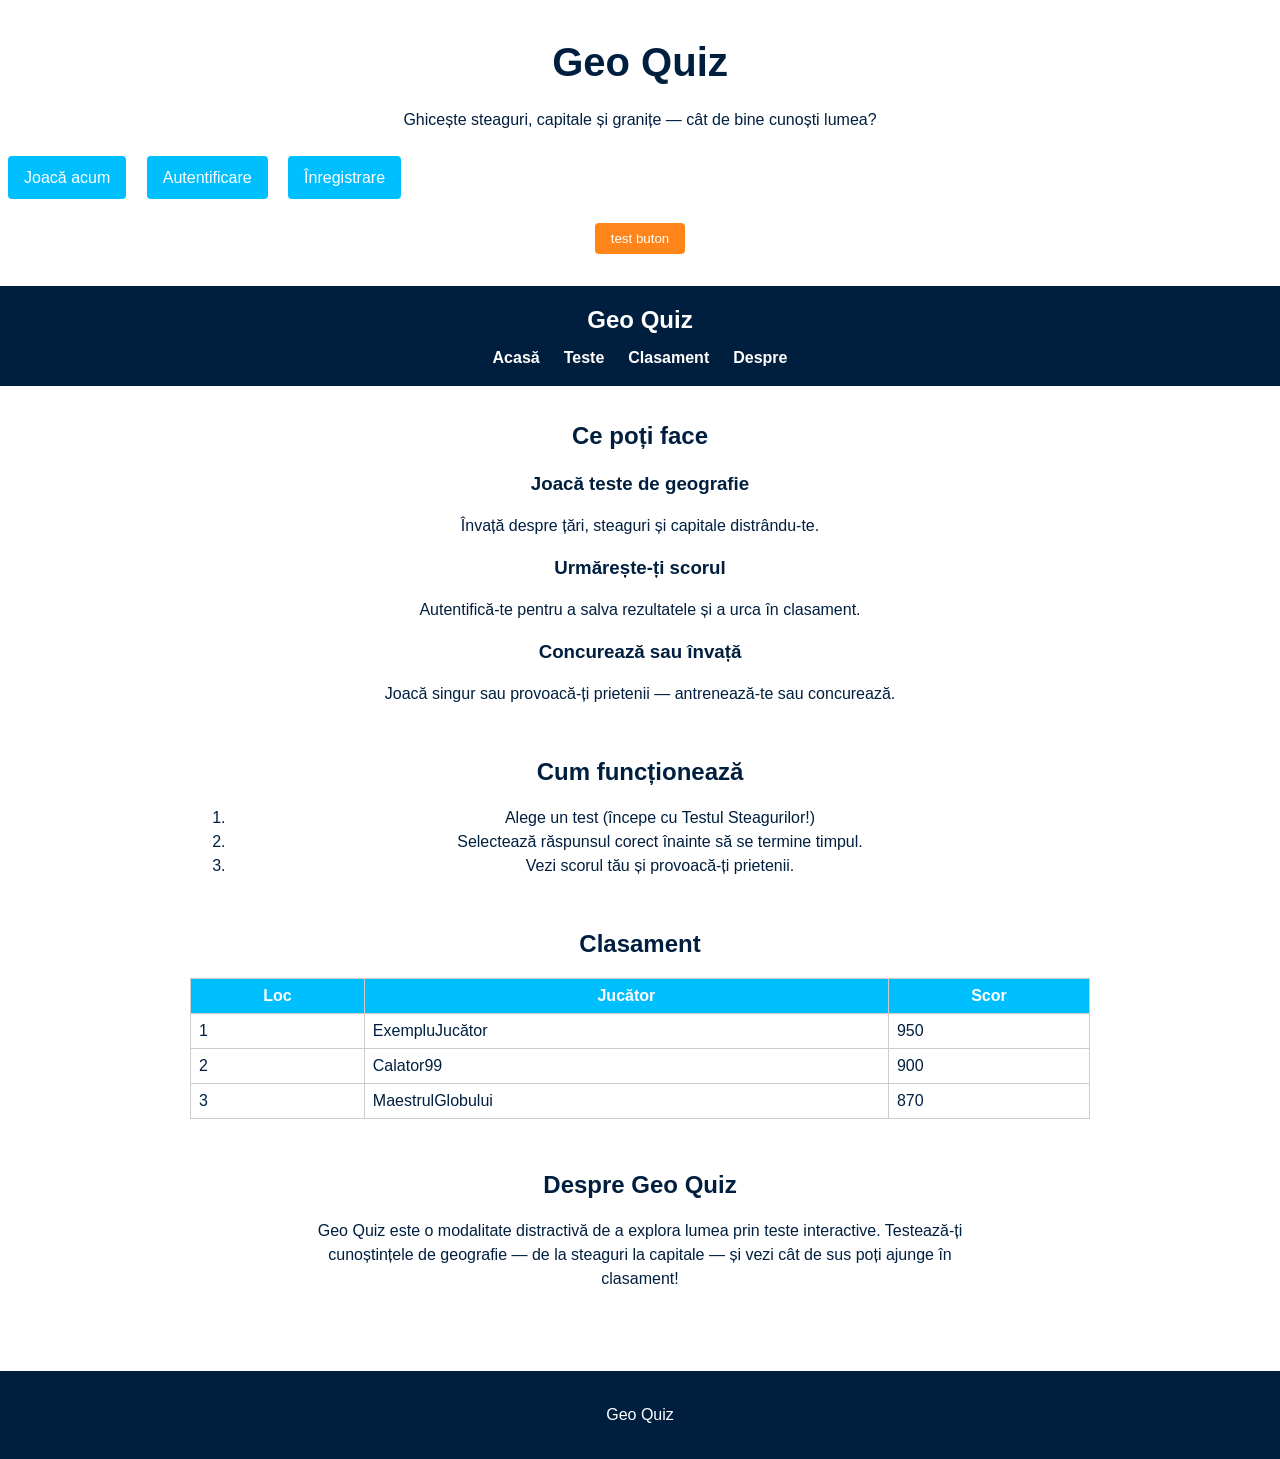
==== Pages/Index.html @ 39736b3b "Added new map pages and rename the Main.html to Index.html, changed all references to Main.html" ====
<html lang="ro">
<head>
  <meta charset="utf-8">
  <meta name="viewport" content="width=device-width, initial-scale=1">
  <link rel="stylesheet" href="/styles/style.css">
  <title>Geo Quiz</title>
</head>
<body>

      <h1>Geo Quiz</h1>
      <p>Ghicește steaguri, capitale și granițe — cât de bine cunoști lumea?</p>
      <div>
        <a href="teste.html">Joacă acum</a>
        <a href="login.html">Autentificare</a>
        <a href="signup.html">Înregistrare</a>
      </div>
      <button>test buton</button>

  <header>
    <h2>Geo Quiz</h2>
    <nav>
      <ul>
        <li><a href="Index.html">Acasă</a></li>
        <li><a href="teste.html">Teste</a></li>
        <li><a href="clasament.html">Clasament</a></li>
        <li><a href="despre.html">Despre</a></li>
      </ul>
    </nav>
  </header>

  <main>

    <section>
      <h2>Ce poți face</h2>
      <div>
        <div>
          <h3>Joacă teste de geografie</h3>
          <p>Învață despre țări, steaguri și capitale distrându-te.</p>
        </div>

        <div>
          <h3>Urmărește-ți scorul</h3>
          <p>Autentifică-te pentru a salva rezultatele și a urca în clasament.</p>
        </div>

        <div>
          <h3>Concurează sau învață</h3>
          <p>Joacă singur sau provoacă-ți prietenii — antrenează-te sau concurează.</p>
        </div>
      </div>
    </section>

    <section>
      <h2>Cum funcționează</h2>
      <ol>
        <li>Alege un test (începe cu Testul Steagurilor!)</li>
        <li>Selectează răspunsul corect înainte să se termine timpul.</li>
        <li>Vezi scorul tău și provoacă-ți prietenii.</li>
      </ol>
    </section>

    <section>
      <h2>Clasament</h2>
      <table>
        <thead>
          <tr>
            <th>Loc</th>
            <th>Jucător</th>
            <th>Scor</th>
          </tr>
        </thead>
        <tbody>
          <tr><td>1</td><td>ExempluJucător</td><td>950</td></tr>
          <tr><td>2</td><td>Calator99</td><td>900</td></tr>
          <tr><td>3</td><td>MaestrulGlobului</td><td>870</td></tr>
        </tbody>
      </table>
    </section>

    <section>
      <h2>Despre Geo Quiz</h2>
      <p>Geo Quiz este o modalitate distractivă de a explora lumea prin teste interactive. Testează-ți cunoștințele de geografie — de la steaguri la capitale — și vezi cât de sus poți ajunge în clasament!</p>
    </section>

  </main>

  <footer>
    <p>Geo Quiz</p>
  </footer>

</body>
</html>
---- styles/style.css ----
body, h1, h2, h3, p, ul {
  margin: 0;
  padding: 0;
}

body {
  font-family: Arial, sans-serif;
  background-color: #ffffff;
  color: #001f3f;
  line-height: 1.5;
}

a {
  text-decoration: none;
  color: #00bfff;
}

a:hover {
  color: #ff851b;
}

h1 {
  text-align: center;
  font-size: 2.5rem;
  color: #001f3f;
  margin-top: 2rem;
}

p {
  text-align: center;
  margin: 1rem auto;
  max-width: 700px;
}

div a {
  display: inline-block;
  margin: 0.5rem;
  padding: 0.6rem 1rem;
  background-color: #00bfff;
  color: white;
  border-radius: 4px;
  transition: 0.3s;
}

div a:hover {
  background-color: #0095d9;
}

button {
  display: block;
  margin: 1rem auto;
  padding: 0.5rem 1rem;
  background-color: #ff851b;
  color: white;
  border: none;
  border-radius: 4px;
  cursor: pointer;
}

button:hover {
  background-color: #e07000;
}

header {
  background-color: #001f3f;
  color: white;
  padding: 1rem 0;
  text-align: center;
  margin-top: 2rem;
}

header h2 {
  margin-bottom: 0.5rem;
}

nav ul {
  list-style: none;
  display: flex;
  justify-content: center;
  gap: 1.5rem;
}

nav a {
  color: white;
  font-weight: bold;
}

nav a:hover {
  color: #00bfff;
}

main {
  padding: 2rem;
  max-width: 900px;
  margin: auto;
}

section {
  margin-bottom: 3rem;
  text-align: center;
}

section h2 {
  color: #001f3f;
  margin-bottom: 1rem;
}

section div {
  margin-top: 1rem;
}

table {
  width: 100%;
  border-collapse: collapse;
  margin-top: 1rem;
}

th, td {
  border: 1px solid #ccc;
  padding: 0.5rem;
}

th {
  background-color: #00bfff;
  color: white;
}

footer {
  background-color: #001f3f;
  color: white;
  text-align: center;
  padding: 1rem;
}
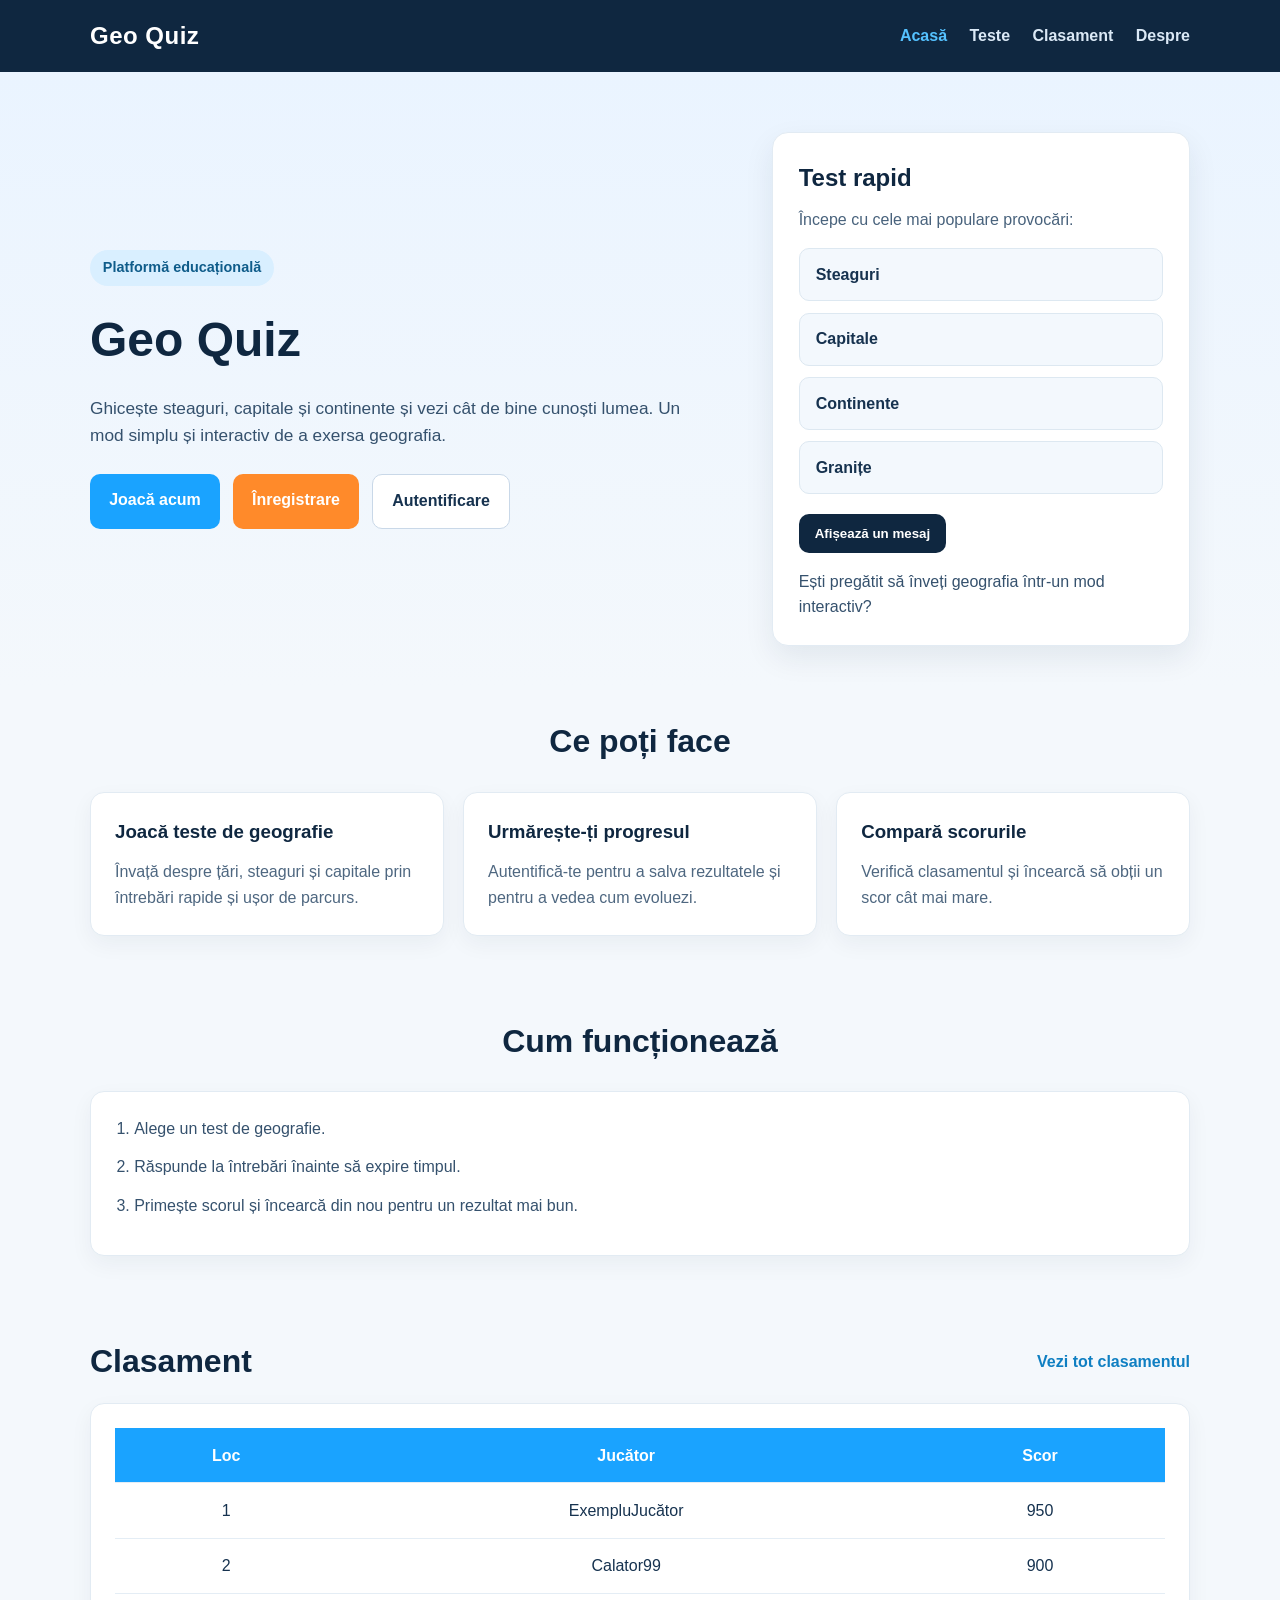
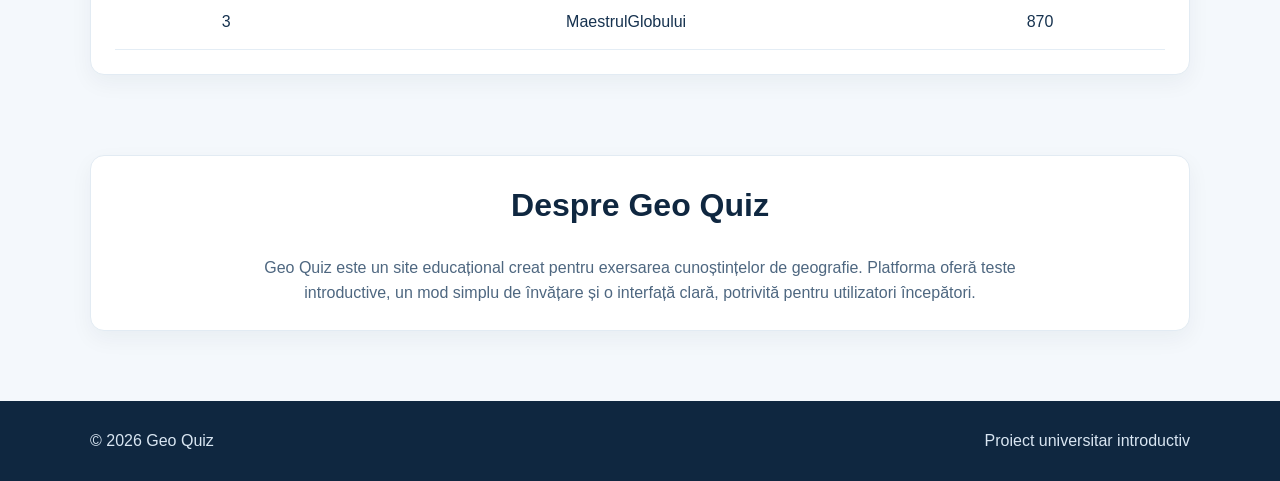
==== commit 40c77248: "Laboratorul 4" ====
--- a/Pages/Index.html
+++ b/Pages/Index.html
@@ -1,92 +1,159 @@
+<!DOCTYPE html>
 <html lang="ro">
 <head>
   <meta charset="utf-8">
   <meta name="viewport" content="width=device-width, initial-scale=1">
-  <link rel="stylesheet" href="/styles/style.css">
   <title>Geo Quiz</title>
+  <link rel="stylesheet" href="../styles/style.css">
 </head>
 <body>
 
-      <h1>Geo Quiz</h1>
-      <p>Ghicește steaguri, capitale și granițe — cât de bine cunoști lumea?</p>
-      <div>
-        <a href="teste.html">Joacă acum</a>
-        <a href="login.html">Autentificare</a>
-        <a href="signup.html">Înregistrare</a>
-      </div>
-      <button>test buton</button>
+  <header class="topbar">
+    <div class="container topbar-content">
+      <a href="Index.html" class="logo">Geo Quiz</a>
 
-  <header>
-    <h2>Geo Quiz</h2>
-    <nav>
-      <ul>
-        <li><a href="Index.html">Acasă</a></li>
-        <li><a href="teste.html">Teste</a></li>
-        <li><a href="clasament.html">Clasament</a></li>
-        <li><a href="despre.html">Despre</a></li>
-      </ul>
-    </nav>
+      <nav class="nav">
+        <ul>
+          <li><a href="Index.html" class="active">Acasă</a></li>
+          <li><a href="teste.html">Teste</a></li>
+          <li><a href="clasament.html">Clasament</a></li>
+          <li><a href="despre.html">Despre</a></li>
+        </ul>
+      </nav>
+    </div>
   </header>
 
   <main>
+    <section class="hero">
+      <div class="container hero-content">
+        <div class="hero-text">
+          <span class="badge">Platformă educațională</span>
+          <h1>Geo Quiz</h1>
+          <p>
+            Ghicește steaguri, capitale și continente și vezi cât de bine cunoști lumea.
+            Un mod simplu și interactiv de a exersa geografia.
+          </p>
 
-    <section>
-      <h2>Ce poți face</h2>
-      <div>
-        <div>
-          <h3>Joacă teste de geografie</h3>
-          <p>Învață despre țări, steaguri și capitale distrându-te.</p>
+          <div class="hero-buttons">
+            <a href="teste.html" class="btn btn-primary">Joacă acum</a>
+            <a href="signup.html" class="btn btn-secondary">Înregistrare</a>
+            <a href="login.html" class="btn btn-light">Autentificare</a>
+          </div>
         </div>
 
-        <div>
-          <h3>Urmărește-ți scorul</h3>
-          <p>Autentifică-te pentru a salva rezultatele și a urca în clasament.</p>
-        </div>
+        <div class="hero-card">
+          <h2>Test rapid</h2>
+          <p class="hero-card-text">Începe cu cele mai populare provocări:</p>
 
-        <div>
-          <h3>Concurează sau învață</h3>
-          <p>Joacă singur sau provoacă-ți prietenii — antrenează-te sau concurează.</p>
+          <ul class="hero-list">
+            <li>Steaguri</li>
+            <li>Capitale</li>
+            <li>Continente</li>
+            <li>Granițe</li>
+          </ul>
+
+          <button id="schimbaTextul" class="mini-btn">Afișează un mesaj</button>
+          <p id="mesaj" class="mesaj">Ești pregătit să înveți geografia într-un mod interactiv?</p>
         </div>
       </div>
     </section>
 
-    <section>
-      <h2>Cum funcționează</h2>
-      <ol>
-        <li>Alege un test (începe cu Testul Steagurilor!)</li>
-        <li>Selectează răspunsul corect înainte să se termine timpul.</li>
-        <li>Vezi scorul tău și provoacă-ți prietenii.</li>
-      </ol>
+    <section class="features">
+      <div class="container">
+        <h2 class="section-title">Ce poți face</h2>
+
+        <div class="cards">
+          <article class="card">
+            <h3>Joacă teste de geografie</h3>
+            <p>Învață despre țări, steaguri și capitale prin întrebări rapide și ușor de parcurs.</p>
+          </article>
+
+          <article class="card">
+            <h3>Urmărește-ți progresul</h3>
+            <p>Autentifică-te pentru a salva rezultatele și pentru a vedea cum evoluezi.</p>
+          </article>
+
+          <article class="card">
+            <h3>Compară scorurile</h3>
+            <p>Verifică clasamentul și încearcă să obții un scor cât mai mare.</p>
+          </article>
+        </div>
+      </div>
     </section>
 
-    <section>
-      <h2>Clasament</h2>
-      <table>
-        <thead>
-          <tr>
-            <th>Loc</th>
-            <th>Jucător</th>
-            <th>Scor</th>
-          </tr>
-        </thead>
-        <tbody>
-          <tr><td>1</td><td>ExempluJucător</td><td>950</td></tr>
-          <tr><td>2</td><td>Calator99</td><td>900</td></tr>
-          <tr><td>3</td><td>MaestrulGlobului</td><td>870</td></tr>
-        </tbody>
-      </table>
+    <section class="steps">
+      <div class="container">
+        <h2 class="section-title">Cum funcționează</h2>
+
+        <div class="steps-box">
+          <ol>
+            <li>Alege un test de geografie.</li>
+            <li>Răspunde la întrebări înainte să expire timpul.</li>
+            <li>Primește scorul și încearcă din nou pentru un rezultat mai bun.</li>
+          </ol>
+        </div>
+      </div>
     </section>
 
-    <section>
-      <h2>Despre Geo Quiz</h2>
-      <p>Geo Quiz este o modalitate distractivă de a explora lumea prin teste interactive. Testează-ți cunoștințele de geografie — de la steaguri la capitale — și vezi cât de sus poți ajunge în clasament!</p>
+    <section class="preview-ranking">
+      <div class="container">
+        <div class="section-head">
+          <h2 class="section-title">Clasament</h2>
+          <a href="clasament.html" class="section-link">Vezi tot clasamentul</a>
+        </div>
+
+        <div class="table-box">
+          <table>
+            <thead>
+              <tr>
+                <th>Loc</th>
+                <th>Jucător</th>
+                <th>Scor</th>
+              </tr>
+            </thead>
+            <tbody>
+              <tr>
+                <td>1</td>
+                <td>ExempluJucător</td>
+                <td>950</td>
+              </tr>
+              <tr>
+                <td>2</td>
+                <td>Calator99</td>
+                <td>900</td>
+              </tr>
+              <tr>
+                <td>3</td>
+                <td>MaestrulGlobului</td>
+                <td>870</td>
+              </tr>
+            </tbody>
+          </table>
+        </div>
+      </div>
     </section>
 
+    <section class="about-preview">
+      <div class="container">
+        <div class="about-box">
+          <h2 class="section-title">Despre Geo Quiz</h2>
+          <p>
+            Geo Quiz este un site educațional creat pentru exersarea cunoștințelor de geografie.
+            Platforma oferă teste introductive, un mod simplu de învățare și o interfață clară,
+            potrivită pentru utilizatori începători.
+          </p>
+        </div>
+      </div>
+    </section>
   </main>
 
-  <footer>
-    <p>Geo Quiz</p>
+  <footer class="footer">
+    <div class="container footer-content">
+      <p>© <span id="anCurent"></span> Geo Quiz</p>
+      <p>Proiect universitar introductiv</p>
+    </div>
   </footer>
 
+  <script src="../Js/Index.js"></script>
 </body>
 </html>
--- a/styles/style.css
+++ b/styles/style.css
@@ -1,133 +1,368 @@
-body, h1, h2, h3, p, ul {
+* {
   margin: 0;
   padding: 0;
+  box-sizing: border-box;
 }
 
 body {
   font-family: Arial, sans-serif;
-  background-color: #ffffff;
-  color: #001f3f;
-  line-height: 1.5;
+  background: #f4f8fc;
+  color: #16324f;
+  line-height: 1.6;
 }
 
 a {
   text-decoration: none;
-  color: #00bfff;
-}
-
-a:hover {
-  color: #ff851b;
-}
-
-h1 {
+}
+
+ul {
+  list-style: none;
+}
+
+ol {
+  padding-left: 1.2rem;
+}
+
+.container {
+  width: 90%;
+  max-width: 1100px;
+  margin: 0 auto;
+}
+
+.topbar {
+  background: #0f2740;
+  box-shadow: 0 2px 8px rgba(0, 0, 0, 0.08);
+}
+
+.topbar-content {
+  min-height: 72px;
+  display: flex;
+  align-items: center;
+  justify-content: space-between;
+  gap: 1rem;
+}
+
+.logo {
+  font-size: 1.5rem;
+  font-weight: bold;
+  color: #ffffff;
+  letter-spacing: 0.5px;
+}
+
+.nav ul {
+  display: flex;
+  gap: 1.4rem;
+  flex-wrap: wrap;
+}
+
+.nav a {
+  color: #dbe9f6;
+  font-weight: bold;
+  transition: 0.2s;
+}
+
+.nav a:hover,
+.nav a.active {
+  color: #55c2ff;
+}
+
+.hero {
+  padding: 60px 0 40px;
+  background: linear-gradient(180deg, #eaf4ff 0%, #f4f8fc 100%);
+}
+
+.hero-content {
+  display: grid;
+  grid-template-columns: 1.4fr 0.9fr;
+  gap: 2rem;
+  align-items: center;
+}
+
+.badge {
+  display: inline-block;
+  margin-bottom: 1rem;
+  padding: 0.4rem 0.8rem;
+  background: #d9efff;
+  color: #0f5c8a;
+  border-radius: 999px;
+  font-size: 0.9rem;
+  font-weight: bold;
+}
+
+.hero-text h1 {
+  font-size: 3rem;
+  color: #0f2740;
+  margin-bottom: 1rem;
+}
+
+.hero-text p {
+  font-size: 1.08rem;
+  max-width: 620px;
+  color: #35516d;
+  margin-bottom: 1.5rem;
+}
+
+.hero-buttons {
+  display: flex;
+  flex-wrap: wrap;
+  gap: 0.8rem;
+}
+
+.btn {
+  display: inline-block;
+  padding: 0.85rem 1.2rem;
+  border-radius: 10px;
+  font-weight: bold;
+  transition: 0.25s;
+}
+
+.btn-primary {
+  background: #1aa3ff;
+  color: #ffffff;
+}
+
+.btn-primary:hover {
+  background: #008ae6;
+}
+
+.btn-secondary {
+  background: #ff8a2a;
+  color: #ffffff;
+}
+
+.btn-secondary:hover {
+  background: #e97414;
+}
+
+.btn-light {
+  background: #ffffff;
+  color: #16324f;
+  border: 1px solid #c9d8e8;
+}
+
+.btn-light:hover {
+  background: #eef5fb;
+}
+
+.hero-card {
+  background: #ffffff;
+  border-radius: 16px;
+  padding: 1.6rem;
+  box-shadow: 0 12px 30px rgba(15, 39, 64, 0.08);
+  border: 1px solid #e2ebf3;
+}
+
+.hero-card h2 {
+  margin-bottom: 0.6rem;
+  color: #0f2740;
+}
+
+.hero-card-text {
+  margin-bottom: 1rem;
+  color: #48627c;
+}
+
+.hero-list {
+  display: grid;
+  gap: 0.7rem;
+  margin-bottom: 1.2rem;
+}
+
+.hero-list li {
+  background: #f3f8fd;
+  border: 1px solid #dde8f1;
+  padding: 0.8rem 1rem;
+  border-radius: 10px;
+  font-weight: bold;
+}
+
+.mini-btn {
+  padding: 0.75rem 1rem;
+  border: none;
+  border-radius: 10px;
+  background: #0f2740;
+  color: #ffffff;
+  font-weight: bold;
+  cursor: pointer;
+  transition: 0.25s;
+}
+
+.mini-btn:hover {
+  background: #183856;
+}
+
+.mesaj {
+  margin-top: 1rem;
+  color: #35516d;
+  min-height: 48px;
+}
+
+.features,
+.steps,
+.preview-ranking,
+.about-preview {
+  padding: 30px 0 50px;
+}
+
+.section-title {
+  font-size: 2rem;
+  color: #0f2740;
   text-align: center;
-  font-size: 2.5rem;
-  color: #001f3f;
-  margin-top: 2rem;
-}
-
-p {
-  text-align: center;
-  margin: 1rem auto;
-  max-width: 700px;
-}
-
-div a {
-  display: inline-block;
-  margin: 0.5rem;
-  padding: 0.6rem 1rem;
-  background-color: #00bfff;
-  color: white;
-  border-radius: 4px;
-  transition: 0.3s;
-}
-
-div a:hover {
-  background-color: #0095d9;
-}
-
-button {
-  display: block;
-  margin: 1rem auto;
-  padding: 0.5rem 1rem;
-  background-color: #ff851b;
-  color: white;
-  border: none;
-  border-radius: 4px;
-  cursor: pointer;
-}
-
-button:hover {
-  background-color: #e07000;
-}
-
-header {
-  background-color: #001f3f;
-  color: white;
-  padding: 1rem 0;
-  text-align: center;
-  margin-top: 2rem;
-}
-
-header h2 {
-  margin-bottom: 0.5rem;
-}
-
-nav ul {
-  list-style: none;
-  display: flex;
-  justify-content: center;
-  gap: 1.5rem;
-}
-
-nav a {
-  color: white;
-  font-weight: bold;
-}
-
-nav a:hover {
-  color: #00bfff;
-}
-
-main {
-  padding: 2rem;
-  max-width: 900px;
-  margin: auto;
-}
-
-section {
-  margin-bottom: 3rem;
-  text-align: center;
-}
-
-section h2 {
-  color: #001f3f;
+  margin-bottom: 1.5rem;
+}
+
+.cards {
+  display: grid;
+  grid-template-columns: repeat(3, 1fr);
+  gap: 1.2rem;
+}
+
+.card {
+  background: #ffffff;
+  padding: 1.5rem;
+  border-radius: 14px;
+  border: 1px solid #e2ebf3;
+  box-shadow: 0 8px 22px rgba(15, 39, 64, 0.05);
+}
+
+.card h3 {
+  margin-bottom: 0.8rem;
+  color: #0f2740;
+}
+
+.card p {
+  color: #4e6780;
+}
+
+.steps-box,
+.about-box,
+.table-box {
+  background: #ffffff;
+  border-radius: 14px;
+  border: 1px solid #e2ebf3;
+  box-shadow: 0 8px 22px rgba(15, 39, 64, 0.05);
+  padding: 1.5rem;
+}
+
+.steps-box ol li {
+  margin-bottom: 0.8rem;
+  color: #35516d;
+}
+
+.section-head {
+  display: flex;
+  justify-content: space-between;
+  align-items: center;
+  gap: 1rem;
   margin-bottom: 1rem;
 }
 
-section div {
-  margin-top: 1rem;
+.section-head .section-title {
+  margin-bottom: 0;
+  text-align: left;
+}
+
+.section-link {
+  color: #0f7fc2;
+  font-weight: bold;
+}
+
+.section-link:hover {
+  text-decoration: underline;
 }
 
 table {
   width: 100%;
   border-collapse: collapse;
-  margin-top: 1rem;
-}
-
-th, td {
-  border: 1px solid #ccc;
-  padding: 0.5rem;
+}
+
+th,
+td {
+  padding: 0.9rem;
+  text-align: center;
+  border-bottom: 1px solid #e4edf5;
 }
 
 th {
-  background-color: #00bfff;
-  color: white;
-}
-
-footer {
-  background-color: #001f3f;
-  color: white;
+  background: #1aa3ff;
+  color: #ffffff;
+}
+
+tr:hover td {
+  background: #f5faff;
+}
+
+.about-box p {
+  color: #4e6780;
   text-align: center;
-  padding: 1rem;
+  max-width: 800px;
+  margin: 0 auto;
+}
+
+.footer {
+  background: #0f2740;
+  color: #d9e6f2;
+  margin-top: 20px;
+}
+
+.footer-content {
+  min-height: 80px;
+  display: flex;
+  align-items: center;
+  justify-content: space-between;
+  gap: 1rem;
+  flex-wrap: wrap;
+}
+
+@media (max-width: 900px) {
+  .hero-content,
+  .cards {
+    grid-template-columns: 1fr;
+  }
+
+  .hero-text h1 {
+    font-size: 2.4rem;
+  }
+
+  .section-head {
+    flex-direction: column;
+    align-items: flex-start;
+  }
+
+  .section-head .section-title {
+    text-align: left;
+  }
+}
+
+@media (max-width: 640px) {
+  .topbar-content {
+    flex-direction: column;
+    justify-content: center;
+    padding: 1rem 0;
+  }
+
+  .nav ul {
+    justify-content: center;
+  }
+
+  .hero {
+    padding-top: 40px;
+  }
+
+  .hero-text h1 {
+    font-size: 2rem;
+  }
+
+  .hero-buttons {
+    flex-direction: column;
+  }
+
+  .btn {
+    text-align: center;
+  }
+
+  .footer-content {
+    justify-content: center;
+    text-align: center;
+  }
 }
